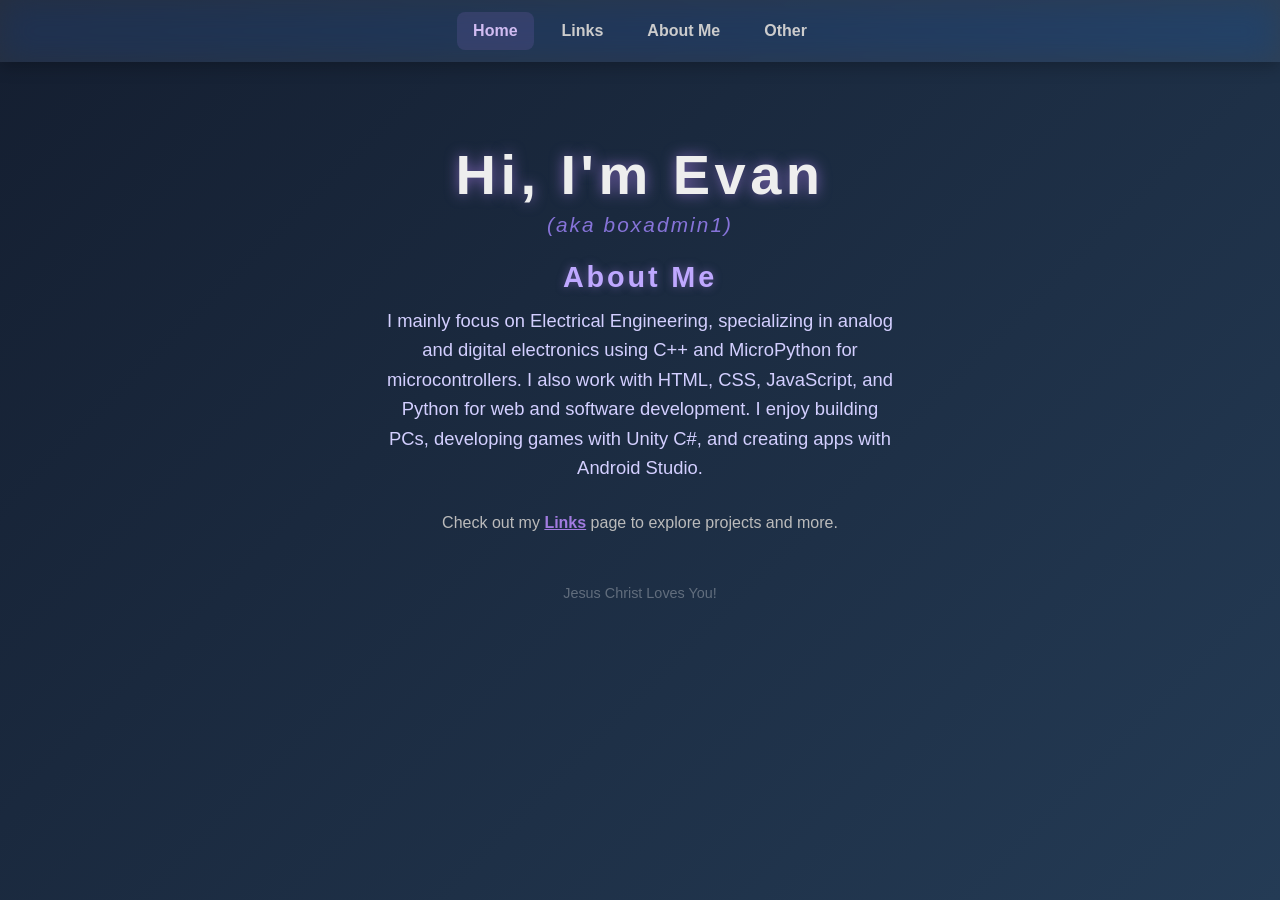
==== index.html @ 30ed4052 "Add files via upload" ====
<!DOCTYPE html>
<html lang="en">
<head>
<meta charset="UTF-8" />
<meta http-equiv="refresh" content="0; url=home.html" />
<title>Redirecting...</title>
<link rel="stylesheet" href="styles.css" />
</head>
<body>
<div class="center">
<p>If you're not redirected, <a href="home.html" class="button">Click here</a>.</p>
</div>
</body>
</html>
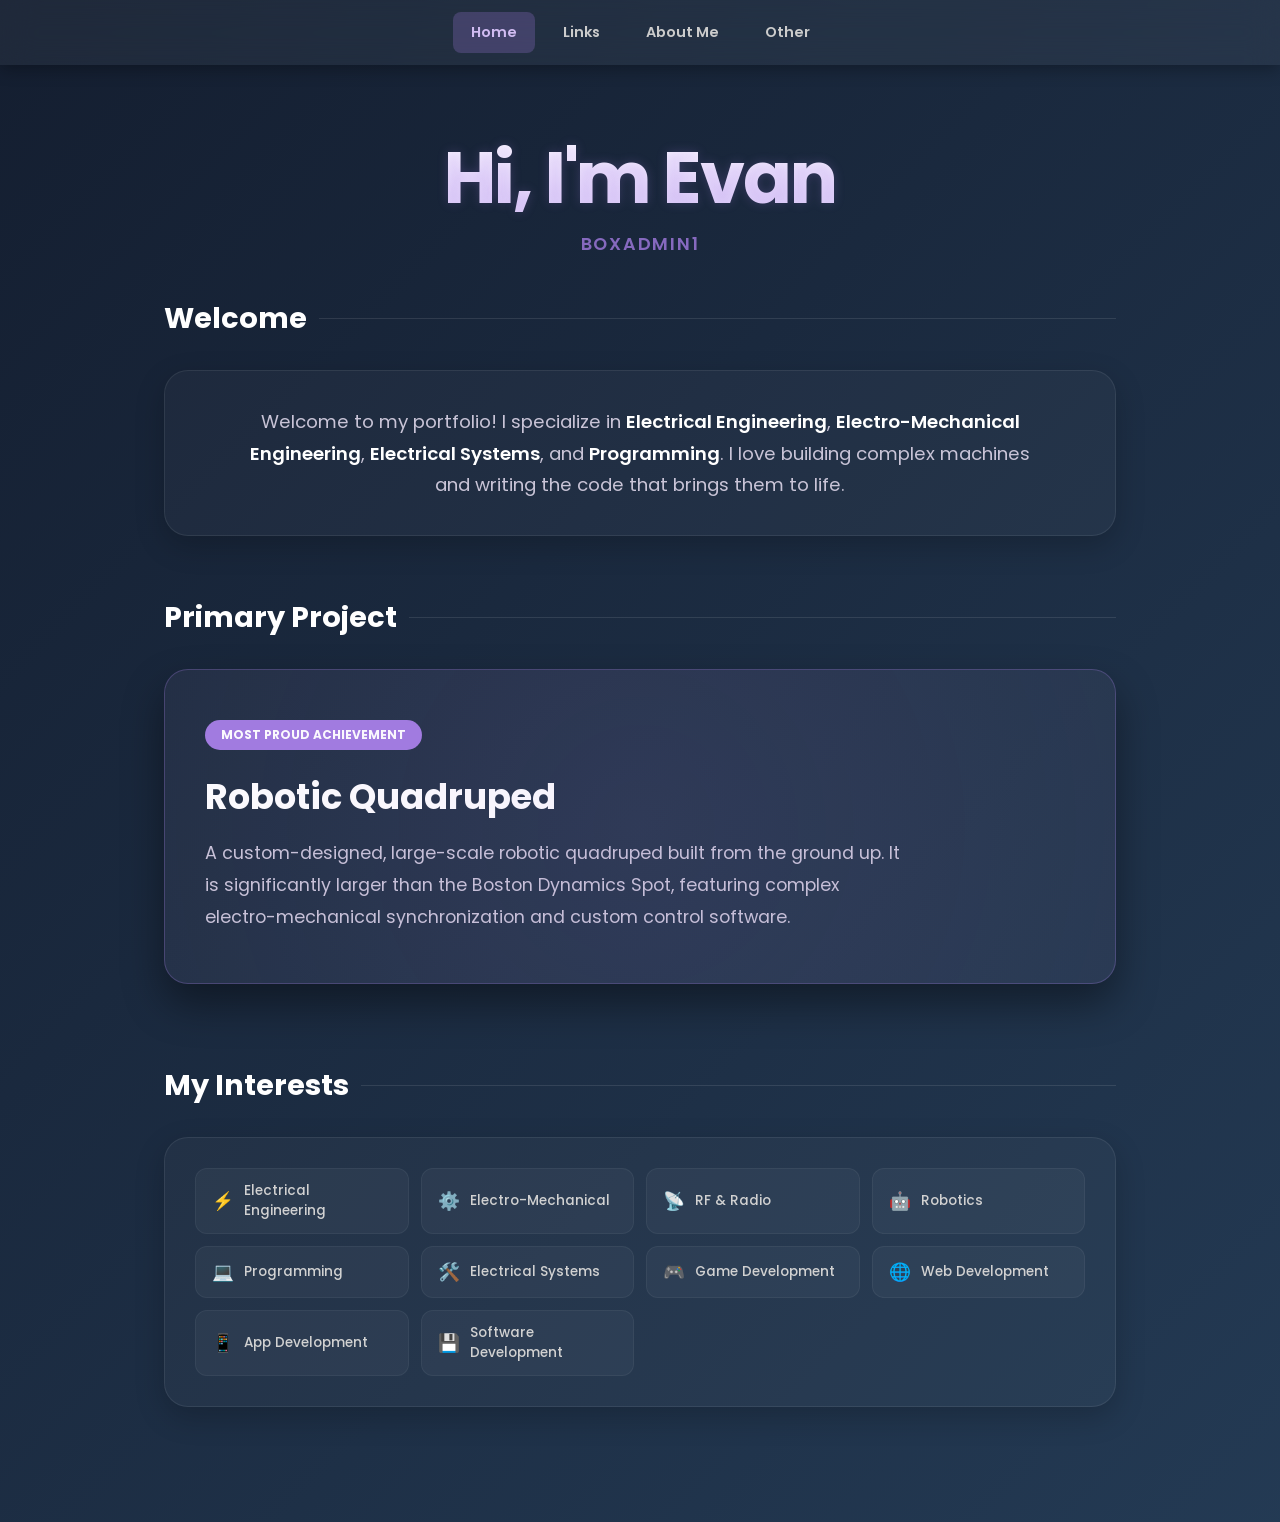
==== commit 8d61b8bd: "Add files via upload" ====
--- a/index.html
+++ b/index.html
@@ -11,4 +11,4 @@
 <p>If you're not redirected, <a href="home.html" class="button">Click here</a>.</p>
 </div>
 </body>
-</html>
+</html>
